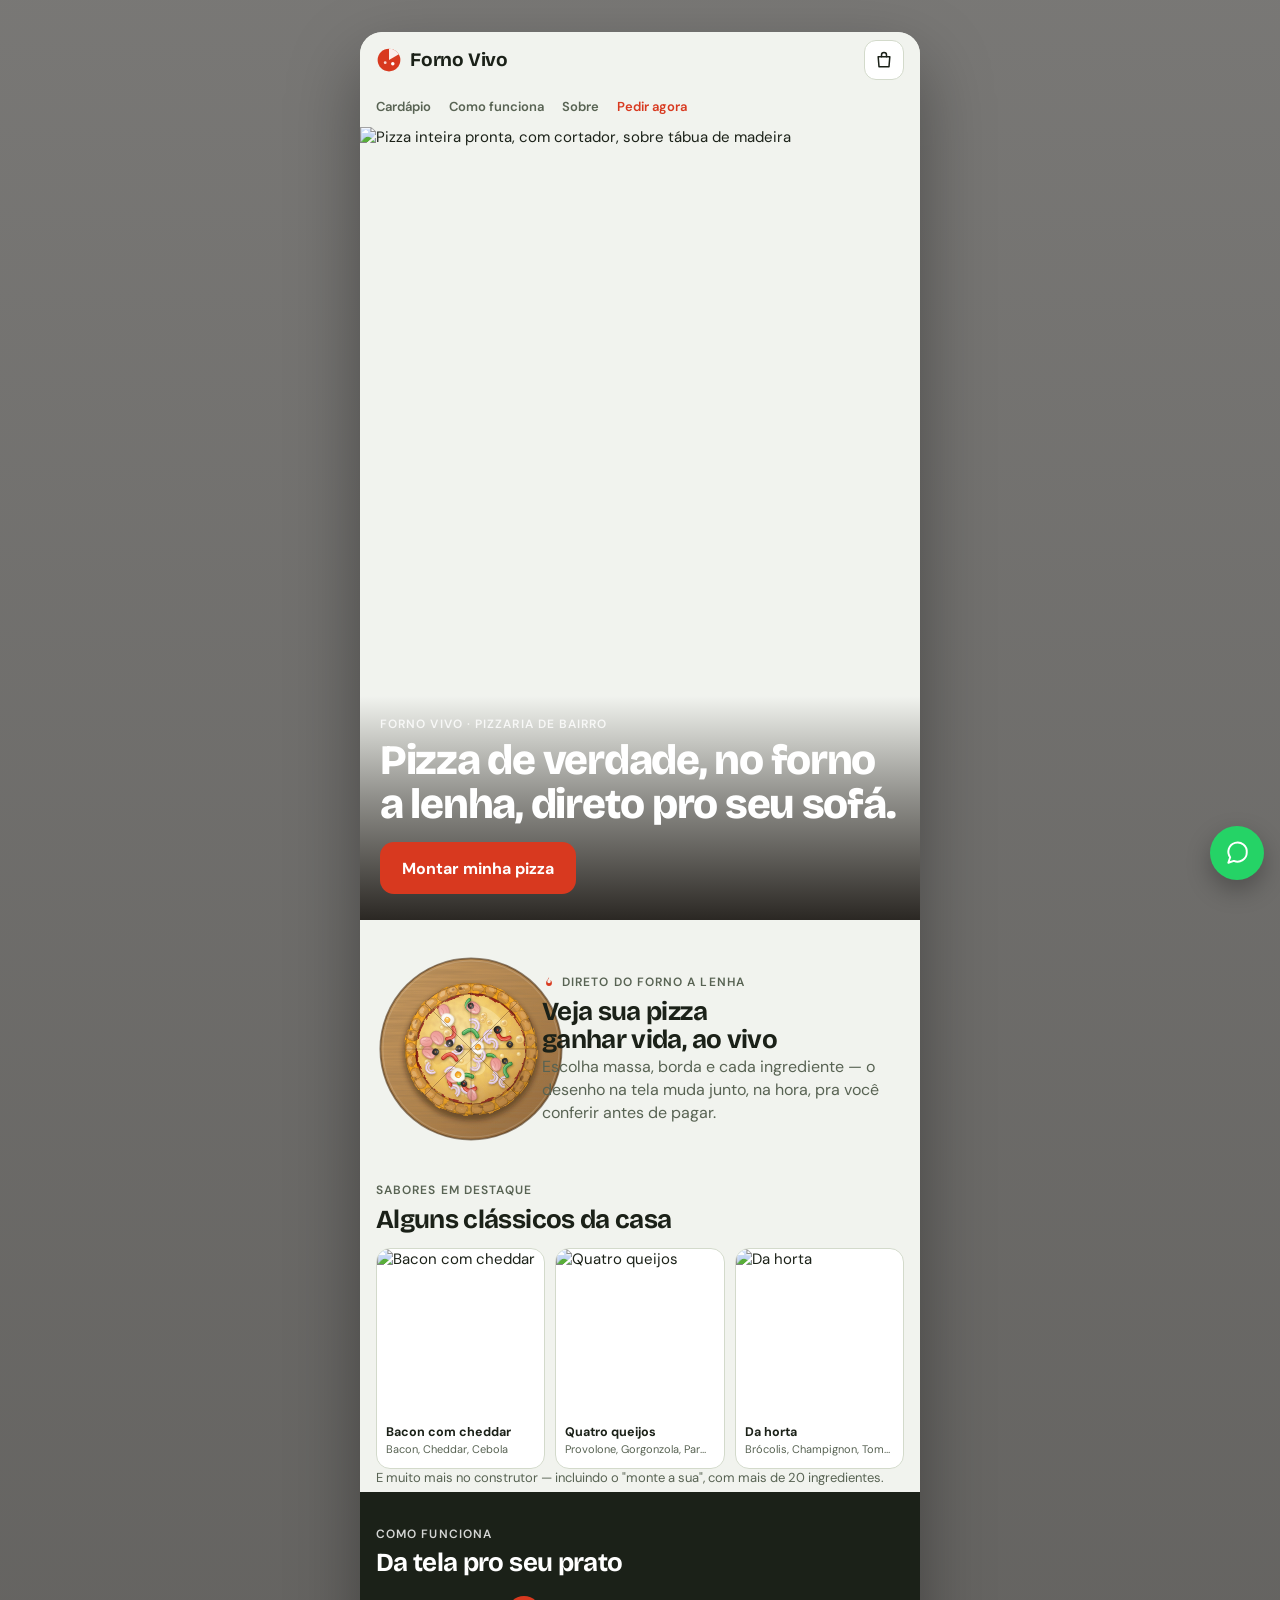
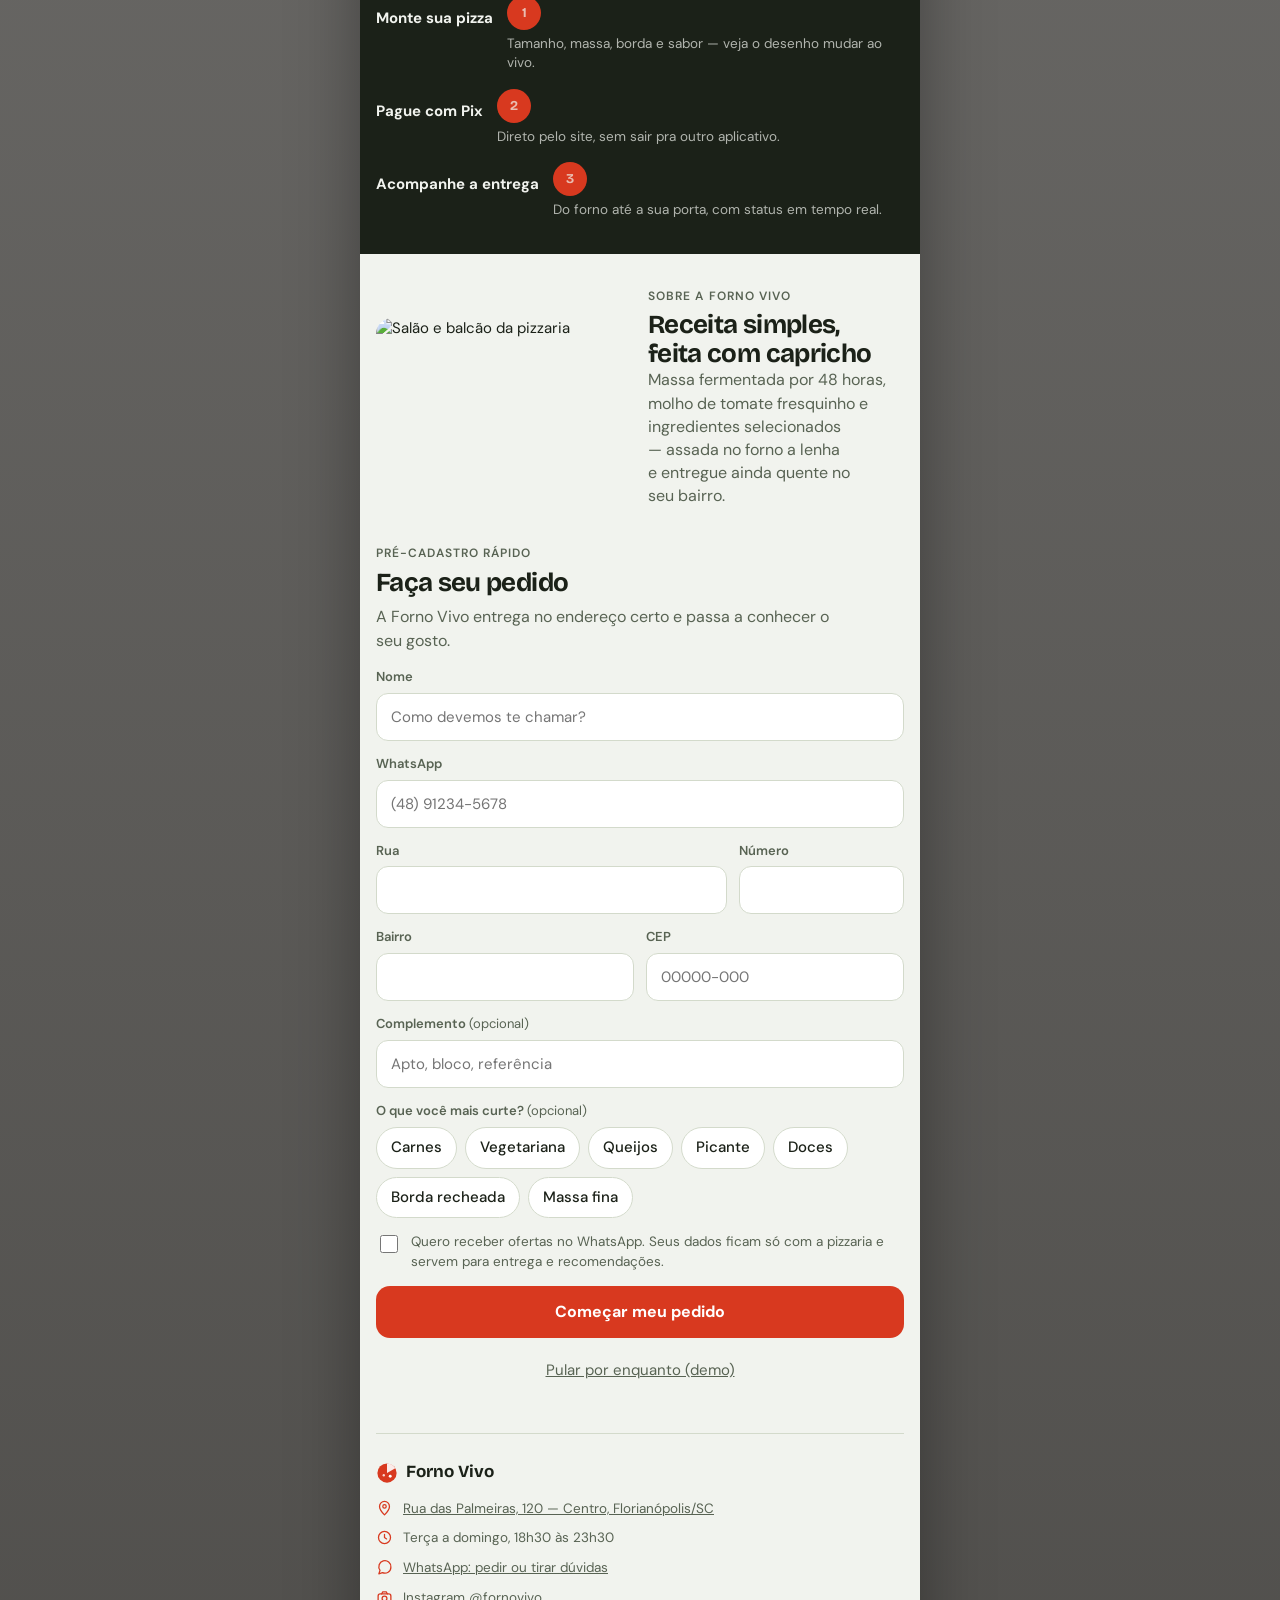
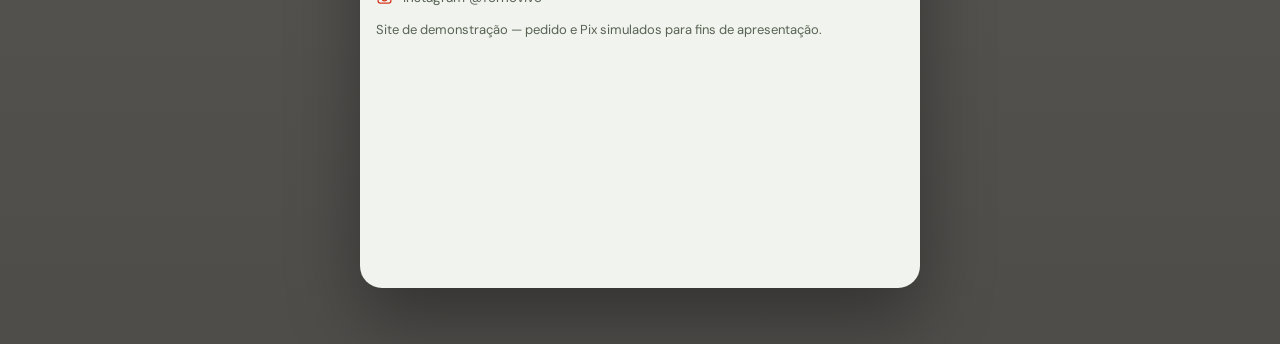
==== forno-vivo-site/index.html @ 9f55675a "Add files via upload" ====
<!doctype html>
<html lang="pt-BR">
<head>
<meta charset="utf-8">
<meta name="viewport" content="width=device-width, initial-scale=1, viewport-fit=cover">
<meta name="theme-color" content="#D8391F">
<title>Forno Vivo — Peça sua pizza online</title>
<meta name="description" content="Monte sua pizza, acompanhe o desenho mudar ao vivo e pague com Pix sem sair do site.">

<!-- Fonte: títulos em Bricolage Grotesque, texto em DM Sans (Google Fonts) -->
<link rel="preconnect" href="https://fonts.googleapis.com">
<link rel="stylesheet" href="https://fonts.googleapis.com/css2?family=Bricolage+Grotesque:opsz,wght@12..96,500..800&family=DM+Sans:opsz,wght@9..40,400..700&display=swap">

<!-- Todo o estilo do site vive em css/style.css (ver comentários lá dentro) -->
<link rel="stylesheet" href="css/style.css">
</head>
<body>

<!--
  Esta <svg> invisível (width/height 0) só existe para guardar as
  definições reutilizáveis (<defs>) usadas pelo desenho da pizza:
  gradientes (cor do queijo, da massa, do molho...) e filtros (textura
  da madeira, derretimento do queijo, sombra dos ingredientes...).
  Precisa ficar no HTML (não dá para mover para um arquivo externo),
  porque os elementos do desenho referenciam essas definições por
  id, com url(#id-do-gradiente-ou-filtro). Quem gera o restante do
  desenho é js/draw.js.
-->
<svg width="0" height="0" style="position:absolute" aria-hidden="true" focusable="false"><defs>

<linearGradient id="g-wood" x1="0" y1="0" x2="1" y2="1"><stop offset="0" stop-color="#C99C64"/><stop offset=".5" stop-color="#B2854F"/><stop offset="1" stop-color="#8F653A"/></linearGradient>
<radialGradient id="g-sauce" cx=".5" cy=".5" r=".5"><stop offset="0" stop-color="#C63D24"/><stop offset="1" stop-color="#8E2313"/></radialGradient>
<radialGradient id="g-cheese" cx=".42" cy=".38" r=".65"><stop offset="0" stop-color="#F8E29A"/><stop offset=".6" stop-color="#F1C963"/><stop offset="1" stop-color="#DDA240"/></radialGradient>
<radialGradient id="g-bubble" cx=".4" cy=".35" r=".7"><stop offset="0" stop-color="#FFF0B8"/><stop offset="1" stop-color="#EBBB57"/></radialGradient>
<radialGradient id="g-light" cx=".33" cy=".28" r=".85"><stop offset="0" stop-color="#fff" stop-opacity=".15"/><stop offset=".5" stop-color="#fff" stop-opacity="0"/><stop offset="1" stop-color="#1a0800" stop-opacity=".3"/></radialGradient>
<radialGradient id="g-tomato" cx=".4" cy=".35" r=".8"><stop offset="0" stop-color="#F26A50"/><stop offset="1" stop-color="#D02E1A"/></radialGradient>
<radialGradient id="g-cal" cx=".4" cy=".35" r=".8"><stop offset="0" stop-color="#C6402F"/><stop offset=".7" stop-color="#9A2018"/><stop offset="1" stop-color="#6E140E"/></radialGradient>
<radialGradient id="g-olive" cx=".35" cy=".3" r=".8"><stop offset="0" stop-color="#4c4c4c"/><stop offset="1" stop-color="#151515"/></radialGradient>
<linearGradient id="g-mush" x1="0" y1="0" x2="0" y2="1"><stop offset="0" stop-color="#F3E8D4"/><stop offset="1" stop-color="#CDB48D"/></linearGradient>
<radialGradient id="g-broc" cx=".4" cy=".35" r=".8"><stop offset="0" stop-color="#55B658"/><stop offset="1" stop-color="#216B2B"/></radialGradient>
<linearGradient id="g-leaf" x1="0" y1="0" x2="1" y2="1"><stop offset="0" stop-color="#82CE66"/><stop offset="1" stop-color="#2E7E34"/></linearGradient>
<radialGradient id="g-basil" cx=".4" cy=".35" r=".8"><stop offset="0" stop-color="#44B04E"/><stop offset="1" stop-color="#17602A"/></radialGradient>
<radialGradient id="g-corn" cx=".35" cy=".3" r=".8"><stop offset="0" stop-color="#FFE467"/><stop offset="1" stop-color="#E0A80A"/></radialGradient>
<radialGradient id="g-heart" cx=".4" cy=".35" r=".8"><stop offset="0" stop-color="#FFF6D9"/><stop offset="1" stop-color="#E9CF96"/></radialGradient>
<radialGradient id="g-white" cx=".4" cy=".35" r=".8"><stop offset="0" stop-color="#FFFFFF"/><stop offset="1" stop-color="#F0E9D9"/></radialGradient>
<radialGradient id="g-yolk" cx=".4" cy=".35" r=".75"><stop offset="0" stop-color="#FFD65A"/><stop offset="1" stop-color="#F08A00"/></radialGradient>
<linearGradient id="g-ham" x1="0" y1="0" x2="1" y2="1"><stop offset="0" stop-color="#F8BDB6"/><stop offset="1" stop-color="#E78681"/></linearGradient>
<radialGradient id="g-beef" cx=".4" cy=".35" r=".8"><stop offset="0" stop-color="#8E5236"/><stop offset="1" stop-color="#4B2717"/></radialGradient>
<linearGradient id="g-prov" x1="0" y1="0" x2="1" y2="1"><stop offset="0" stop-color="#FFF2BB"/><stop offset="1" stop-color="#F0CB5E"/></linearGradient>
<radialGradient id="g-gorg" cx=".4" cy=".35" r=".8"><stop offset="0" stop-color="#FCF9EE"/><stop offset="1" stop-color="#E2DDC8"/></radialGradient>
<radialGradient id="g-cream" cx=".4" cy=".3" r=".8"><stop offset="0" stop-color="#FFFFFF"/><stop offset="1" stop-color="#F3EACF"/></radialGradient>
<radialGradient id="g-cheddar" cx=".4" cy=".3" r=".8"><stop offset="0" stop-color="#FFC95E"/><stop offset="1" stop-color="#EF8C12"/></radialGradient>
<radialGradient id="g-choc" cx=".4" cy=".35" r=".8"><stop offset="0" stop-color="#6F3D26"/><stop offset="1" stop-color="#42221A"/></radialGradient>
<radialGradient id="g-straw" cx=".4" cy=".35" r=".8"><stop offset="0" stop-color="#FF7386"/><stop offset="1" stop-color="#C21D39"/></radialGradient>
<filter id="f-wood" x="0" y="0" width="100%" height="100%"><feTurbulence type="fractalNoise" baseFrequency="0.012 0.3" numOctaves="3" seed="4" result="n"/><feColorMatrix in="n" type="matrix" values="0 0 0 0 .32  0 0 0 0 .19  0 0 0 0 .08  0 0 0 .9 -.28" result="grain"/><feComposite in="grain" in2="SourceGraphic" operator="in" result="g2"/><feMerge><feMergeNode in="SourceGraphic"/><feMergeNode in="g2"/></feMerge></filter>
<filter id="f-edge" x="-8%" y="-8%" width="116%" height="116%"><feTurbulence type="fractalNoise" baseFrequency="0.05" numOctaves="2" seed="5" result="t"/><feDisplacementMap in="SourceGraphic" in2="t" scale="7" xChannelSelector="R" yChannelSelector="G"/></filter>
<filter id="f-crust" x="-8%" y="-8%" width="116%" height="116%"><feTurbulence type="fractalNoise" baseFrequency="0.04" numOctaves="2" seed="8" result="t"/><feDisplacementMap in="SourceGraphic" in2="t" scale="6" xChannelSelector="R" yChannelSelector="G" result="d"/><feGaussianBlur in="d" stdDeviation=".45"/></filter>
<filter id="f-cheese" x="-8%" y="-8%" width="116%" height="116%"><feTurbulence type="fractalNoise" baseFrequency="0.06" numOctaves="3" seed="12" result="t"/><feDisplacementMap in="SourceGraphic" in2="t" scale="9" xChannelSelector="R" yChannelSelector="B" result="d"/><feTurbulence type="fractalNoise" baseFrequency="0.09" numOctaves="2" seed="3" result="t2"/><feColorMatrix in="t2" type="matrix" values="0 0 0 0 .74  0 0 0 0 .44  0 0 0 0 .13  0 0 0 1.5 -.62" result="brown"/><feComposite in="brown" in2="d" operator="in" result="b2"/><feMerge><feMergeNode in="d"/><feMergeNode in="b2"/></feMerge></filter>
<filter id="f-drop" x="-5%" y="-5%" width="110%" height="110%"><feDropShadow dx=".8" dy="1.6" stdDeviation="1.3" flood-color="#3a1a05" flood-opacity=".5"/></filter>
<filter id="f-b1" x="-10%" y="-10%" width="120%" height="120%"><feGaussianBlur stdDeviation="1.1"/></filter>
<filter id="f-b3" x="-20%" y="-20%" width="140%" height="140%"><feGaussianBlur stdDeviation="4"/></filter>
</defs></svg>

<!--
  Estrutura mínima da página: um cabeçalho fixo (#hdr), a área de
  conteúdo que troca de tela (#view), a barra inferior de ação (#bar)
  e um aviso temporário (#toast). Todo o conteúdo de cada tela é
  gerado dinamicamente pelo JavaScript em js/app.js — isso é o que
  permite trocar de tela sem recarregar a página (comportamento de
  "app de uma página só").
-->
<div class="app" id="app">
  <header class="top" id="hdr"></header>
  <main id="view"></main>
  <div class="bar" id="bar" hidden></div>
  <div class="toast" id="toast" role="status" aria-live="polite" hidden></div>
  <div id="fab" hidden></div>
</div>

<!--
  Ordem de carregamento dos scripts — IMPORTA, porque cada um usa o que
  o anterior definiu (nenhum é um módulo ES, todos compartilham o mesmo
  escopo global, como arquivos clássicos de <script>):
    1. catalog.js → dados da pizzaria (o arquivo que você edita por cliente)
    2. core.js    → utilitários, estado e cálculo de preços
    3. draw.js    → motor de desenho da pizza em SVG
    4. app.js     → telas, navegação e ações (inicializa o app no final)
-->
<script src="js/catalog.js"></script>
<script src="js/core.js"></script>
<script src="js/draw.js"></script>
<script src="js/app.js"></script>
</body>
</html>
---- forno-vivo-site/css/style.css ----
/* ==========================================================================
   style.css — ESTILO DO SITE
   ==========================================================================
   Organização deste arquivo (procure pelos títulos em CAIXA ALTA):
     1. Tokens de design (cores, fontes) + suporte a modo escuro
     2. Reset básico e tipografia
     3. Cabeçalho / topo fixo
     4. Tela de pré-cadastro (hero com foto + formulário)
     5. Construtor de pizza (etapas, painel, desenho da pizza)
     6. Fotos de apoio (banners e miniaturas reais, não a pizza desenhada)
     7. Barra inferior fixa (resumo + botão avançar)
     8. Carrinho
     9. Checkout / pagamento Pix / confirmação
     10. Diversos (toast, acessibilidade, impressão)
     11. RESPONSIVO — tablet e desktop (mobile-first: tudo acima já
         funciona em qualquer tela; aqui só ampliamos o layout)
   ========================================================================== */

/* --------------------------------------------------------------------------
   1. TOKENS DE DESIGN
   -------------------------------------------------------------------------- */
:root {
  --hdr: 56px;
  --bg: #F1F3EE; --surface: #FFFFFF; --surface2: #E4E9DF; --ink: #1B2118; --muted: #586353; --line: #D3DACB;
  --accent-l: #D8391F; --accent-d: #FF7359; --accent: var(--accent-l); --on-accent: #FFFFFF;
  --bad: #B3261E; --board: #E2E7DA; --board-line: #C9D1BF;
  --display: "Bricolage Grotesque", "DM Sans", system-ui, -apple-system, "Segoe UI", sans-serif;
  --body: "DM Sans", system-ui, -apple-system, "Segoe UI", sans-serif;
  --radius-card: 22px;
}
/* Modo escuro automático (segue a preferência do sistema do visitante) */
@media (prefers-color-scheme: dark) {
  :root:not([data-theme="light"]) {
    --bg: #141913; --surface: #1E251C; --surface2: #262F23; --ink: #EEF2E9; --muted: #A3AE9E; --line: #33402F;
    --accent: var(--accent-d); --on-accent: #1A0E0A; --bad: #FF8A80; --board: #222A1F; --board-line: #34412F;
  }
}
/* Permite forçar o tema via atributo data-theme, se um dia for preciso */
:root[data-theme="dark"] {
  --bg: #141913; --surface: #1E251C; --surface2: #262F23; --ink: #EEF2E9; --muted: #A3AE9E; --line: #33402F;
  --accent: var(--accent-d); --on-accent: #1A0E0A; --bad: #FF8A80; --board: #222A1F; --board-line: #34412F;
}

/* --------------------------------------------------------------------------
   2. RESET BÁSICO E TIPOGRAFIA
   -------------------------------------------------------------------------- */
*{box-sizing:border-box}
html,body{margin:0}
body{background:var(--bg);color:var(--ink);font:400 15px/1.45 var(--body);-webkit-font-smoothing:antialiased}
button{font:inherit;color:inherit;cursor:pointer}
input,textarea{font:inherit}
img{max-width:100%;display:block}
:focus-visible{outline:2px solid var(--accent);outline-offset:2px}

.app{max-width:480px;margin:0 auto;padding-inline:16px;padding-bottom:120px;min-height:100%}

h1,.h2{font-family:var(--display);font-weight:700;letter-spacing:-.025em;margin:0;text-wrap:balance}
h1{font-size:clamp(30px,9vw,40px);line-height:1.02}
.h2{font-size:26px;line-height:1.1}
.lead{color:var(--muted);margin:0;font-size:16px;text-wrap:pretty}
.eyebrow{font-size:12px;letter-spacing:.09em;text-transform:uppercase;color:var(--muted);font-weight:600;margin:0 0 6px}
.fine{font-size:13px;color:var(--muted);margin:0;text-wrap:pretty}

.form{display:grid;gap:14px;margin-top:10px}
.f{display:grid;gap:6px;min-width:0}
.row2{display:grid;grid-template-columns:1fr 1fr;gap:12px}
.row3{display:grid;grid-template-columns:1.7fr .8fr;gap:12px}
label,.lbl{font-size:13px;font-weight:600;color:var(--muted)}
label span,.lbl span{font-weight:400}
input[type=text],input[type=tel],textarea{width:100%;height:48px;border:1px solid var(--line);background:var(--surface);color:var(--ink);border-radius:12px;padding:0 14px}
textarea{height:84px;padding:12px 14px;resize:none}
.err{font-size:12.5px;color:var(--bad)}
.check{display:flex;gap:10px;align-items:flex-start;font-weight:400;font-size:13.5px;color:var(--muted)}
.check input{margin-top:3px;width:18px;height:18px;accent-color:var(--accent);flex:none}

.btn{height:52px;padding:0 22px;border:0;border-radius:14px;background:var(--accent);color:var(--on-accent);font-weight:700;font-size:16px;white-space:nowrap;display:inline-flex;align-items:center;justify-content:center;gap:8px}
.btn:disabled{opacity:.45;cursor:not-allowed}
.btn.sec{background:transparent;color:var(--ink);border:1px solid var(--line)}
.btn.block{width:100%}
.btn svg{width:18px;height:18px;flex:none}
.link{background:none;border:0;color:var(--muted);text-decoration:underline;padding:8px;justify-self:center}

.chips{display:flex;flex-wrap:wrap;gap:8px}
.chip{display:inline-flex;align-items:center;gap:8px;padding:9px 14px;border:1px solid var(--line);background:var(--surface);border-radius:999px;font-weight:500}
.chip em{font-style:normal;font-size:12.5px;color:var(--muted);font-variant-numeric:tabular-nums}
.chip[aria-pressed="true"]{background:var(--accent);border-color:var(--accent);color:var(--on-accent)}
.chip[aria-pressed="true"] em{color:inherit;opacity:.85}

/* --------------------------------------------------------------------------
   3. CABEÇALHO / TOPO FIXO
   -------------------------------------------------------------------------- */
.top{position:sticky;top:env(safe-area-inset-top,0px);z-index:30;display:flex;align-items:center;justify-content:space-between;gap:8px;height:var(--hdr);background:var(--bg);margin-inline:-16px;padding-inline:16px}
.brand{display:flex;align-items:center;gap:8px;border:0;background:none;padding:0;font-family:var(--display);font-weight:700;font-size:19px;letter-spacing:-.01em;min-width:0}
.brand .mark svg{width:26px;height:26px;display:block}
.bname{white-space:nowrap;overflow:hidden;text-overflow:ellipsis}
.top-r{display:flex;align-items:center;gap:8px}
.cartbtn{position:relative;width:40px;height:40px;border-radius:12px;border:1px solid var(--line);background:var(--surface);display:grid;place-items:center;padding:0}
.cartbtn svg{width:20px;height:20px}
.badge{position:absolute;top:-7px;right:-7px;min-width:20px;height:20px;padding:0 5px;border-radius:10px;background:var(--accent);color:var(--on-accent);font-size:12px;font-weight:700;display:grid;place-items:center}

/* --------------------------------------------------------------------------
   4. PIZZA EM DESTAQUE (desenho ao vivo usado no teaser da home)
   -------------------------------------------------------------------------- */
.hero-pz{width:min(58vw,230px);margin:0 auto}
.hero-pz svg{width:100%;height:auto;display:block}

/* --------------------------------------------------------------------------
   5. CONSTRUTOR DE PIZZA
   -------------------------------------------------------------------------- */
.stage{position:sticky;top:calc(env(safe-area-inset-top,0px) + var(--hdr));z-index:10;background:var(--bg);padding-block:2px 8px}
#pzMount svg{display:block;margin:0 auto;height:min(52vw,212px);width:auto;aspect-ratio:1;max-width:100%}
.stage-meta{display:flex;justify-content:space-between;gap:12px;font-size:13px;color:var(--muted);margin-top:2px}
.stage-meta b{color:var(--ink);font-weight:700;text-align:right}
.steps{display:grid;grid-template-columns:repeat(4,minmax(0,1fr));gap:6px;margin-block:6px 16px}
.st{border:1px solid var(--line);background:var(--surface);border-radius:12px;padding:8px 7px;text-align:left;min-width:0}
.st .l{display:block;font-size:10.5px;letter-spacing:.07em;text-transform:uppercase;color:var(--muted);font-weight:600}
.st .v{display:block;font-weight:600;font-size:12.5px;white-space:nowrap;overflow:hidden;text-overflow:ellipsis}
.st.on{border-color:var(--accent);background:color-mix(in srgb,var(--accent) 9%,var(--surface))}
.panel h2{font-family:var(--display);font-size:22px;margin:0 0 4px;letter-spacing:-.015em}
.hint{color:var(--muted);margin:0 0 12px;font-size:14px;text-wrap:pretty}
.opts{display:grid;gap:8px}
.opt{display:flex;align-items:center;gap:12px;text-align:left;width:100%;padding:13px 14px;border-radius:14px;border:1px solid var(--line);background:var(--surface)}
.opt.sel{border-color:var(--accent);box-shadow:0 0 0 1px var(--accent);background:color-mix(in srgb,var(--accent) 8%,var(--surface))}
.o-main{flex:1;min-width:0;display:grid;gap:1px}
.o-main b{font-weight:600}
.o-main small{color:var(--muted);font-size:13px}
.o-r{font-variant-numeric:tabular-nums;font-weight:600;font-size:14px;white-space:nowrap}
.dot{width:26px;height:26px;border-radius:50%;flex:none;border:1px solid rgba(0,0,0,.18)}
.seg{display:grid;grid-template-columns:1fr 1fr;padding:4px;background:var(--surface2);border-radius:14px;gap:4px;margin-bottom:14px}
.seg button{border:0;background:transparent;padding:10px;border-radius:11px;font-weight:600;color:var(--muted)}
.seg button.on{background:var(--surface);color:var(--ink);box-shadow:0 1px 4px rgba(0,0,0,.14)}
.grp{margin-top:16px}
.grp h3{font-size:12px;letter-spacing:.08em;text-transform:uppercase;color:var(--muted);margin:0 0 8px;font-weight:600}
.count{display:flex;justify-content:space-between;align-items:center;margin-top:16px;color:var(--muted);font-size:13.5px}

/* Pizza em SVG: estado inicial de cada pedaço (escondido) e animação de
   entrada quando o ingrediente é marcado (classe .on aplicada via JS) */
.pz-scale{transition:transform .5s cubic-bezier(.3,1.3,.5,1);transform-origin:0 0}
.ing .pc{opacity:0;transform:scale(.3);transform-box:fill-box;transform-origin:center;transition:opacity .2s ease,transform .25s ease}
.ing.on .pc{opacity:1;transform:none;transition:opacity .25s ease var(--d,0s),transform .45s cubic-bezier(.2,1.5,.4,1) var(--d,0s)}

/* --------------------------------------------------------------------------
   6. FOTOS DE APOIO (imagens reais — banners, categorias, miniaturas)
   -------------------------------------------------------------------------- */
.hero-img{width:100%;height:100%;object-fit:cover}
.hero-fade{position:absolute;inset:0;background:linear-gradient(180deg,rgba(0,0,0,.05) 0%,var(--bg) 96%)}
.panel-photo{margin:0 0 16px;border-radius:16px;overflow:hidden;background:var(--surface)}
.panel-img{width:100%;aspect-ratio:16/10;object-fit:cover}
.panel-photo figcaption{padding:10px 12px;font-size:12.5px;color:var(--muted)}
.drinks-row{display:flex;gap:12px;align-items:flex-start}
.drinks-img{width:68px;height:68px;border-radius:14px;object-fit:cover;flex:none;margin-top:2px}
.drinks-list{flex:1;min-width:0}
.done-photo{position:relative;margin-inline:-16px;aspect-ratio:16/8;overflow:hidden;border-radius:0 0 22px 22px}

/* --------------------------------------------------------------------------
   6B. HOME / LANDING (seções da página inicial, antes do pré-cadastro)
   -------------------------------------------------------------------------- */
/* Navegação rápida por âncoras no topo da home */
.subnav{display:flex;gap:18px;overflow-x:auto;padding:10px 0;margin-inline:-16px;padding-inline:16px;scrollbar-width:none}
.subnav::-webkit-scrollbar{display:none}
.subnav a{flex:none;color:var(--muted);text-decoration:none;font-weight:600;font-size:13px;white-space:nowrap}
.subnav a.subnav-cta{color:var(--accent)}

/* Hero cheio de personalidade: foto de fundo + título grande por cima */
.hero2{position:relative;margin-inline:-16px;min-height:62vw;max-height:460px;overflow:hidden;border-radius:0 0 26px 26px;display:flex;align-items:flex-end}
.hero2-img{position:absolute;inset:0;width:100%;height:100%;object-fit:cover}
.hero2-overlay{position:relative;z-index:1;padding:20px 20px 26px;width:100%;background:linear-gradient(0deg,rgba(10,6,2,.86) 0%,rgba(10,6,2,.42) 55%,rgba(10,6,2,0) 100%)}
.eyebrow-light{color:rgba(255,255,255,.82)}
.hero2-title{font-family:var(--display);font-weight:800;letter-spacing:-.03em;font-size:clamp(28px,8vw,42px);line-height:1.04;color:#fff;margin:4px 0 16px;text-wrap:balance}
.hero2-cta{display:inline-flex;text-decoration:none}

/* Seções genéricas da home: espaçamento consistente entre blocos */
.section{padding-block:34px 4px}
.section:first-of-type{padding-top:26px}
.section .eyebrow{display:flex;align-items:center;gap:6px}
.section .eyebrow svg{width:14px;height:14px;color:var(--accent)}

/* Teaser do construtor (pizza desenhada + texto, lado a lado em telas largas) */
.teaser{display:grid;gap:16px;align-items:center}
.teaser .hero-pz{width:min(46vw,190px);margin:0 auto}

/* Grade de sabores em destaque */
.flavor-grid{display:grid;grid-template-columns:repeat(3,1fr);gap:10px;margin-top:14px}
.flavor-card{margin:0;border-radius:14px;overflow:hidden;background:var(--surface);border:1px solid var(--line)}
.flavor-img{width:100%;aspect-ratio:1;object-fit:cover}
.flavor-card figcaption{padding:8px 9px 10px;display:grid;gap:2px}
.flavor-card b{font-size:12.5px;line-height:1.2}
.flavor-card span{font-size:11px;color:var(--muted);display:block;overflow:hidden;text-overflow:ellipsis;white-space:nowrap}

/* "Como funciona": bloco de cor cheia, ao estilo de uma marca confiante */
.band{background:var(--ink);color:var(--bg);margin-inline:-16px;padding:34px 16px;border-radius:26px}
.h2.light{color:#fff}
.how-steps{list-style:none;margin:18px 0 0;padding:0;display:grid;gap:16px}
.how-steps li{display:grid;grid-template-columns:auto 1fr;gap:4px 14px;align-items:baseline}
.how-n{grid-row:span 2;width:34px;height:34px;border-radius:50%;background:var(--accent);color:var(--on-accent);display:grid;place-items:center;font-family:var(--display);font-weight:700}
.how-steps b{font-weight:700}
.how-steps span{color:color-mix(in srgb,var(--bg) 70%,transparent);font-size:13.5px;grid-column:2}

/* Sobre a pizzaria */
.about{display:grid;gap:16px}
.about-img{width:100%;aspect-ratio:16/10;object-fit:cover;border-radius:16px}

/* Rodapé */
.site-footer{margin-top:40px;padding:26px 0 120px;border-top:1px solid var(--line);display:grid;gap:14px}
.footer-brand{display:flex;align-items:center;gap:8px;font-family:var(--display);font-weight:700;font-size:17px}
.footer-brand .mark svg{width:22px;height:22px;display:block}
.footer-list{list-style:none;margin:0;padding:0;display:grid;gap:10px}
.footer-list li{display:flex;align-items:flex-start;gap:10px;font-size:13.5px;color:var(--muted)}
.footer-list svg{width:17px;height:17px;flex:none;margin-top:1px;color:var(--accent)}
.footer-list a{color:inherit;text-decoration:underline}

/* Botão flutuante de WhatsApp */
.fab-whats{position:fixed;right:16px;bottom:calc(20px + env(safe-area-inset-bottom,0px));width:54px;height:54px;border-radius:50%;background:#25D366;color:#fff;display:grid;place-items:center;box-shadow:0 10px 24px rgba(0,0,0,.28);z-index:45}
.fab-whats svg{width:26px;height:26px}

/* --------------------------------------------------------------------------
   7. BARRA INFERIOR FIXA
   -------------------------------------------------------------------------- */
.bar{position:fixed;left:0;right:0;bottom:0;z-index:40;background:color-mix(in srgb,var(--bg) 92%,transparent);-webkit-backdrop-filter:blur(10px);backdrop-filter:blur(10px);border-top:1px solid var(--line);padding:12px 16px calc(12px + env(safe-area-inset-bottom,0px))}
.bar-in{max-width:480px;margin:0 auto;display:flex;align-items:center;gap:14px;justify-content:space-between}
.bar-l{min-width:0;display:grid}
.bar-l small{color:var(--muted);font-size:12.5px;white-space:nowrap;overflow:hidden;text-overflow:ellipsis}
.bar-l strong{font-family:var(--display);font-size:23px;font-variant-numeric:tabular-nums;letter-spacing:-.01em}

/* --------------------------------------------------------------------------
   8. CARRINHO
   -------------------------------------------------------------------------- */
.sec-h{font-family:var(--display);font-size:20px;margin:22px 0 4px;letter-spacing:-.01em}
.cartitem{display:grid;grid-template-columns:60px minmax(0,1fr) auto;gap:12px;padding:12px 0;border-bottom:1px solid var(--line);align-items:center}
.cartitem svg{width:60px;height:60px;display:block}
.ci-t{display:grid;gap:2px;min-width:0}
.ci-t b{font-weight:600}
.ci-t small{color:var(--muted);font-size:13px}
.ci-r{display:grid;gap:6px;justify-items:end}
.ci-p{font-weight:700;font-variant-numeric:tabular-nums}
.qty{display:inline-flex;align-items:center;border:1px solid var(--line);border-radius:999px;background:var(--surface)}
.qty button{width:34px;height:34px;border:0;background:none;font-size:18px;line-height:1}
.qty span{min-width:22px;text-align:center;font-variant-numeric:tabular-nums;font-weight:600}
.rm{background:none;border:0;color:var(--muted);font-size:12.5px;text-decoration:underline;padding:0}
.drink{display:flex;align-items:center;justify-content:space-between;gap:12px;padding:10px 0;border-bottom:1px solid var(--line)}
.drink b{font-weight:500}
.drink small{color:var(--muted);display:block}
.sum{display:grid;gap:8px;padding:16px 0 4px}
.sum div{display:flex;justify-content:space-between;font-variant-numeric:tabular-nums}
.sum .tot{font-weight:700;font-size:19px;border-top:1px solid var(--line);padding-top:12px;margin-top:4px}
.empty{text-align:center;padding:40px 8px;display:grid;gap:14px;justify-items:center}
.actions{display:grid;gap:10px;margin-top:16px}

/* --------------------------------------------------------------------------
   9. CHECKOUT / PIX / CONFIRMAÇÃO
   -------------------------------------------------------------------------- */
.box{background:var(--surface);border:1px solid var(--line);border-radius:16px;padding:14px 16px;display:grid;gap:4px}
.box b{font-weight:600}
.box small{color:var(--muted)}
.box .edit{justify-self:start;padding:6px 0 0}
.pay{display:flex;align-items:center;gap:12px;padding:13px 14px;border-radius:14px;border:1px solid var(--line);background:var(--surface)}
.pay.sel{border-color:var(--accent);box-shadow:0 0 0 1px var(--accent)}
.pay.off{opacity:.55}
.pay .tag{margin-left:auto;font-size:12px;font-weight:600;color:var(--muted)}
.pay.sel .tag{color:var(--accent)}

.pixv{display:grid;gap:14px;justify-items:center;text-align:center;padding-block:8px}
.pixv .lead{max-width:34ch}
.qr{width:212px;max-width:100%;background:#fff;padding:10px;border-radius:14px;border:1px solid var(--line)}
.qr svg{display:block;width:100%;height:auto}
.pixtotal{font-family:var(--display);font-size:32px;font-weight:700;letter-spacing:-.02em;font-variant-numeric:tabular-nums}
.code{font-family:ui-monospace,SFMono-Regular,Menlo,monospace;font-size:13px;background:var(--surface2);padding:10px 12px;border-radius:10px;word-break:break-all;user-select:all;width:100%}
.timer{margin:0;color:var(--muted)}
.timer b{color:var(--ink);font-variant-numeric:tabular-nums}

.done{display:grid;gap:16px;padding-block:8px}
.track{list-style:none;margin:0;padding:0;display:grid}
.track li{position:relative;display:flex;gap:14px;align-items:center;padding:9px 0;color:var(--muted)}
.track li::before{content:"";width:14px;height:14px;border-radius:50%;border:2px solid var(--line);background:var(--bg);flex:none;z-index:1}
.track li::after{content:"";position:absolute;left:6px;top:calc(50% + 8px);width:2px;height:100%;background:var(--line)}
.track li:last-child::after{display:none}
.track li.done{color:var(--ink)}
.track li.done::before{background:var(--accent);border-color:var(--accent)}
.track li.done::after{background:var(--accent)}
.track li.now{color:var(--ink);font-weight:700}
.track li.now::before{border-color:var(--accent);background:var(--bg)}
.insight{background:var(--surface);border:1px dashed var(--line);border-radius:16px;padding:14px 16px;display:grid;gap:10px}
.insight h3{margin:0;font-family:var(--display);font-size:17px}
.insight dl{margin:0;display:grid;grid-template-columns:auto 1fr;gap:6px 14px;font-size:14px}
.insight dt{color:var(--muted)}
.insight dd{margin:0;font-weight:500;text-align:right}

/* --------------------------------------------------------------------------
   10. DIVERSOS
   -------------------------------------------------------------------------- */
.toast{position:fixed;left:50%;transform:translateX(-50%);bottom:calc(96px + env(safe-area-inset-bottom,0px));background:var(--ink);color:var(--bg);padding:10px 16px;border-radius:12px;z-index:60;max-width:calc(100% - 32px);font-size:14px;box-shadow:0 6px 24px rgba(0,0,0,.25)}

@media (prefers-reduced-motion: reduce) {
  *,*::before,*::after{animation:none!important;transition:none!important}
}

/* --------------------------------------------------------------------------
   11. RESPONSIVO — TABLET E DESKTOP
   --------------------------------------------------------------------------
   Abordagem "mobile-first": todo o CSS acima já funciona em qualquer
   tamanho de tela, porque usa um cartão central de largura máxima fixa
   (.app{max-width:480px}). A partir daqui só enriquecemos o layout para
   telas maiores: um fundo com foto atrás do cartão, cartão com sombra e
   cantos arredondados, e um pouco mais de respiro — sem duplicar regras.
   -------------------------------------------------------------------------- */
@media (min-width: 760px) {
  body{
    min-height:100vh;
    /* Fundo decorativo atrás do "cartão" do site em telas largas. Usa a
       MESMA foto configurada em PHOTOS.hero (catalog.js) — se trocar o
       ID da foto lá, troque aqui também para os dois ficarem iguais. */
    background:
      linear-gradient(180deg,rgba(10,8,4,.55),rgba(10,8,4,.72)),
      url('https://images.unsplash.com/photo-1717883235373-ef10b2a745a3?auto=format&fit=crop&w=1600&q=55') center/cover fixed;
  }
  .app{
    max-width:560px;margin:32px auto 56px;background:var(--bg);
    border-radius:var(--radius-card);box-shadow:0 30px 70px rgba(0,0,0,.35);
    overflow:hidden;padding-bottom:128px;min-height:0;
  }
  .top{border-radius:var(--radius-card) var(--radius-card) 0 0}
  .bar{position:absolute}
  .done-photo,.hero2,.band{margin-inline:-16px;border-radius:0}
  .stage{top:var(--hdr)}
  .teaser{grid-template-columns:150px 1fr;text-align:left}
  .about{grid-template-columns:1fr 1fr;align-items:center}
}

/* --------------------------------------------------------------------------
   12. IMPRESSÃO (útil para a ficha da cozinha, ver tela "Pedido confirmado")
   -------------------------------------------------------------------------- */
@media print {
  .top,.bar,.toast,.done-photo,form,.btn{display:none!important}
  body,.app{background:#fff;box-shadow:none;max-width:none}
}
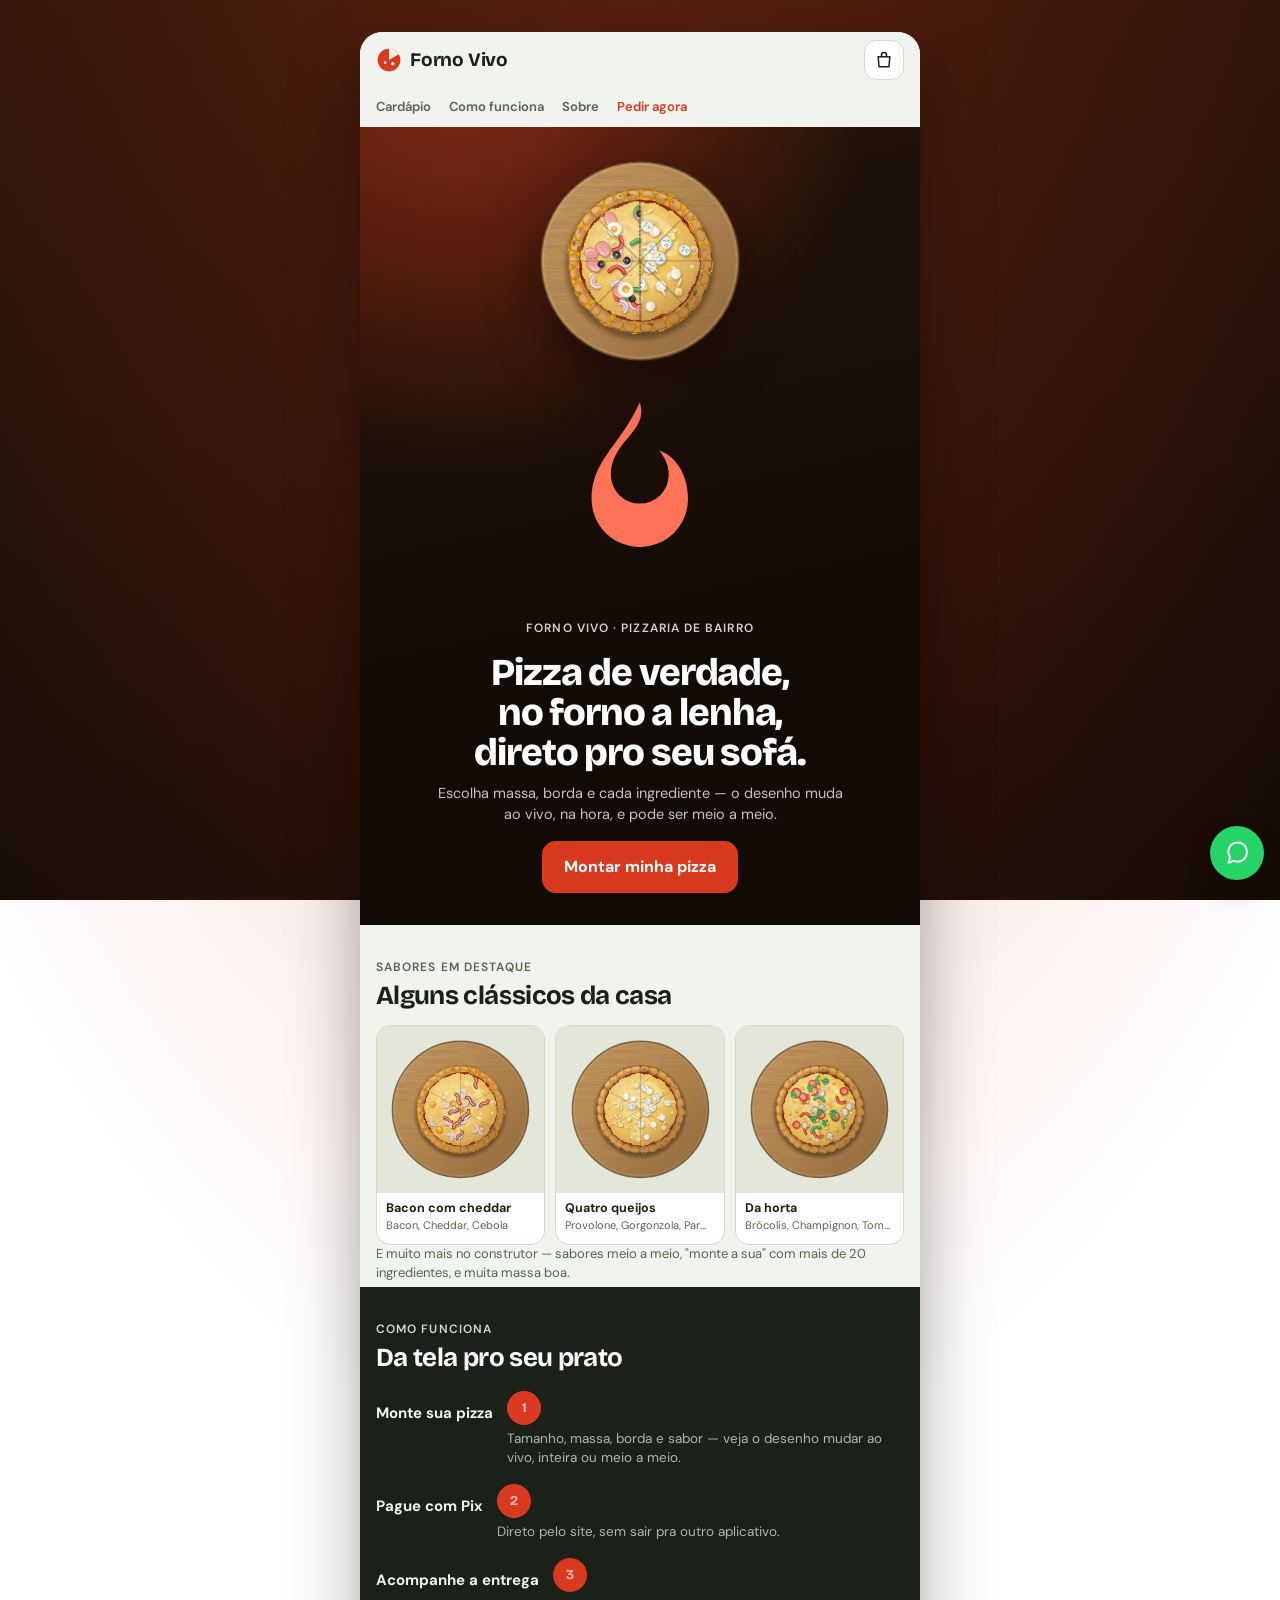
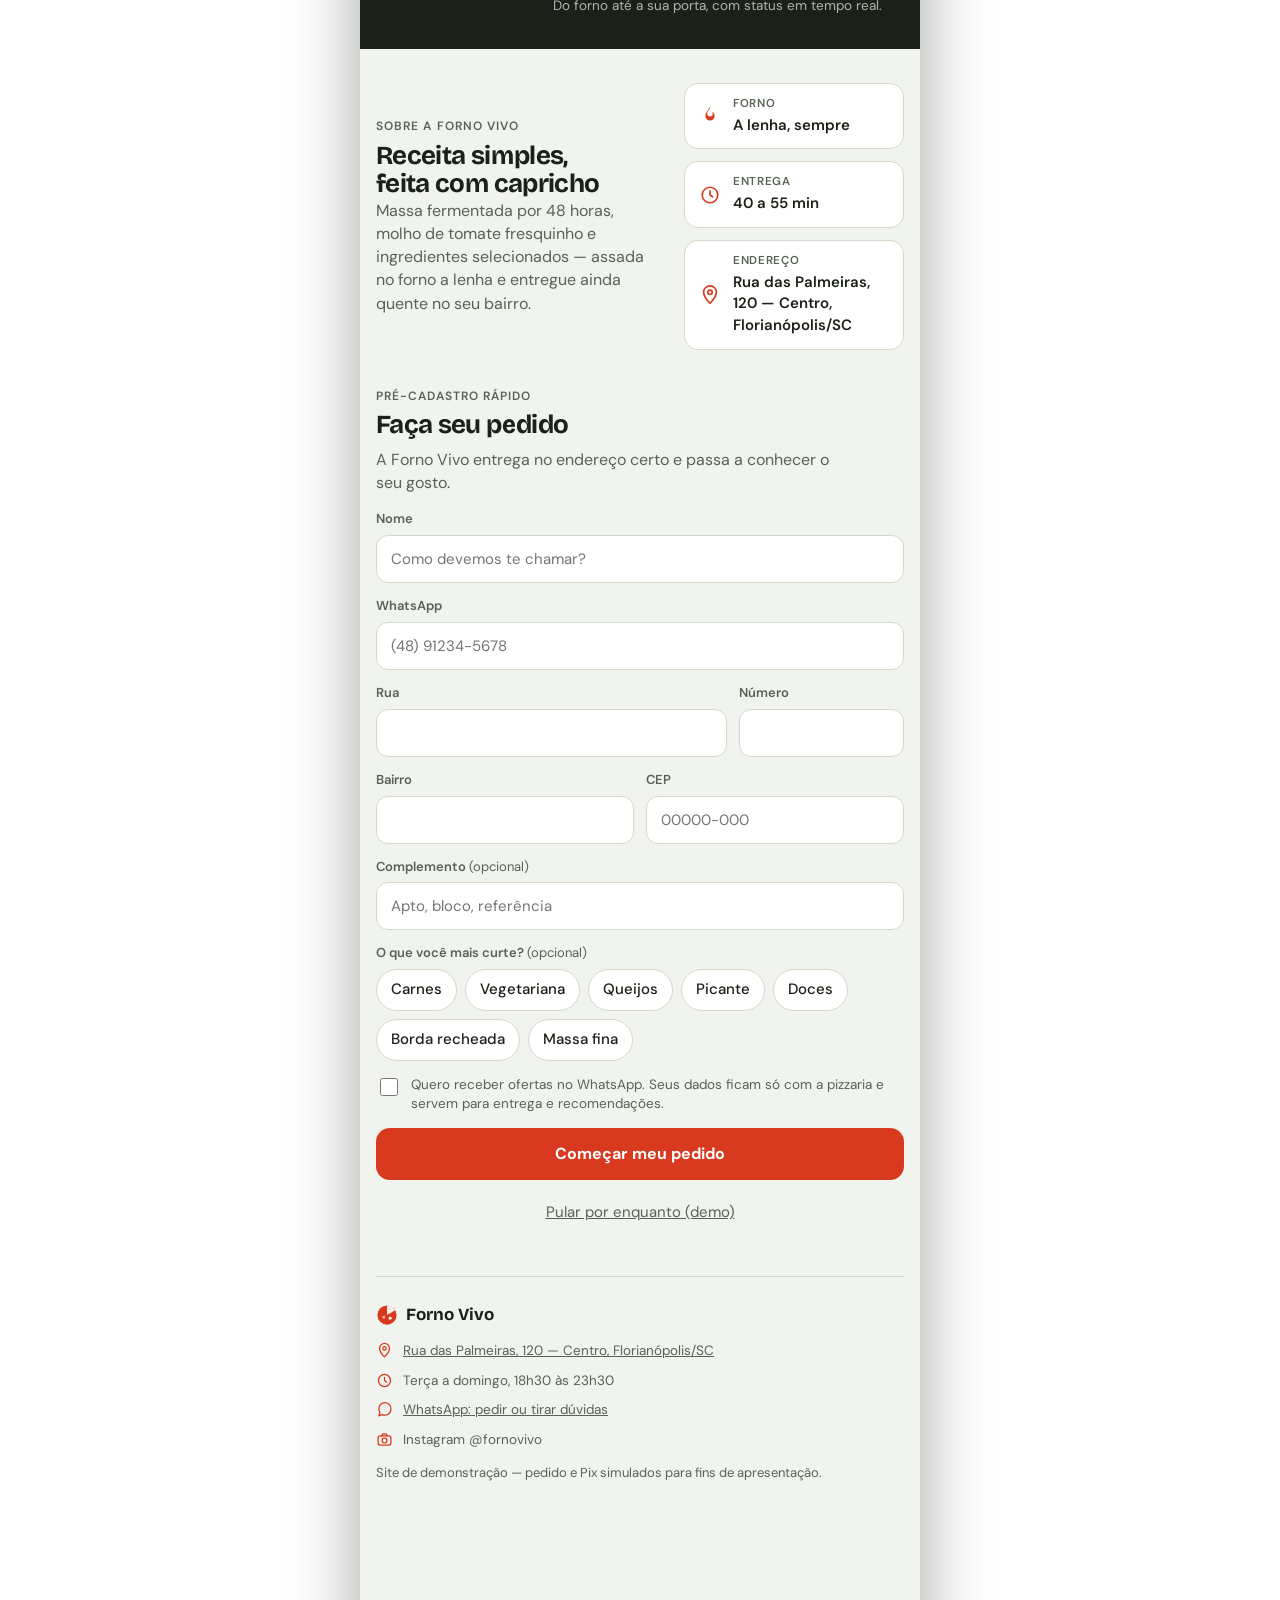
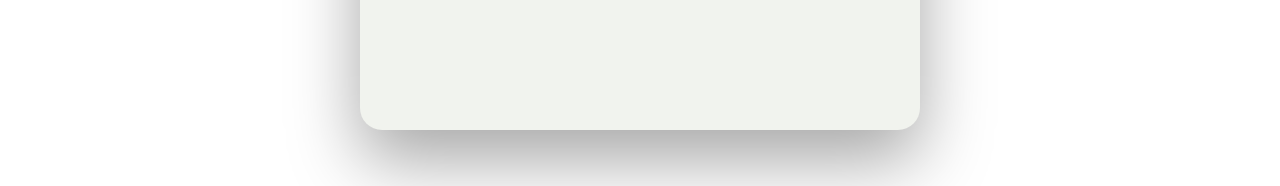
==== commit e98143ce: "Add files via upload" ====
--- a/forno-vivo-site/index.html
+++ b/forno-vivo-site/index.html
@@ -6,6 +6,11 @@
 <meta name="theme-color" content="#D8391F">
 <title>Forno Vivo — Peça sua pizza online</title>
 <meta name="description" content="Monte sua pizza, acompanhe o desenho mudar ao vivo e pague com Pix sem sair do site.">
+
+<!-- Favicon inline (sem arquivo externo): uma fatia simples na cor da marca.
+     Evita um pedido de rede a mais e o 404 de "favicon.ico ausente" que o
+     navegador faz sozinho quando nenhum favicon é declarado. -->
+<link rel="icon" href="data:image/svg+xml,%3Csvg xmlns='http://www.w3.org/2000/svg' viewBox='0 0 32 32'%3E%3Ccircle cx='16' cy='16' r='15' fill='%23D8391F'/%3E%3Ccircle cx='16' cy='16' r='10.5' fill='%23F4D06F'/%3E%3Ccircle cx='12' cy='13' r='1.6' fill='%23D8391F'/%3E%3Ccircle cx='19' cy='12.5' r='1.3' fill='%23D8391F'/%3E%3Ccircle cx='16' cy='19' r='1.5' fill='%23D8391F'/%3E%3Ccircle cx='21' cy='18' r='1.1' fill='%23D8391F'/%3E%3C/svg%3E">
 
 <!-- Fonte: títulos em Bricolage Grotesque, texto em DM Sans (Google Fonts) -->
 <link rel="preconnect" href="https://fonts.googleapis.com">
--- a/forno-vivo-site/css/style.css
+++ b/forno-vivo-site/css/style.css
@@ -5,15 +5,20 @@
      1. Tokens de design (cores, fontes) + suporte a modo escuro
      2. Reset básico e tipografia
      3. Cabeçalho / topo fixo
-     4. Tela de pré-cadastro (hero com foto + formulário)
      5. Construtor de pizza (etapas, painel, desenho da pizza)
-     6. Fotos de apoio (banners e miniaturas reais, não a pizza desenhada)
+     6. Selos sem foto (bebidas, confirmação) + 6B. Home/landing
+        (hero, destaques, como funciona, sobre — tudo sem nenhuma foto de
+        banco de imagens; o visual é sempre o desenho SVG da pizza)
      7. Barra inferior fixa (resumo + botão avançar)
      8. Carrinho
      9. Checkout / pagamento Pix / confirmação
      10. Diversos (toast, acessibilidade, impressão)
      11. RESPONSIVO — tablet e desktop (mobile-first: tudo acima já
          funciona em qualquer tela; aqui só ampliamos o layout)
+   Observação: não existe NENHUMA imagem/foto externa neste site — nem
+   local, nem de banco de imagens. Isso foi uma decisão deliberada (ver
+   catalog.js, seção 9) para o site carregar rápido, nunca mostrar uma
+   imagem quebrada e manter uma identidade visual 100% consistente.
    ========================================================================== */
 
 /* --------------------------------------------------------------------------
@@ -97,12 +102,6 @@
 .cartbtn{position:relative;width:40px;height:40px;border-radius:12px;border:1px solid var(--line);background:var(--surface);display:grid;place-items:center;padding:0}
 .cartbtn svg{width:20px;height:20px}
 .badge{position:absolute;top:-7px;right:-7px;min-width:20px;height:20px;padding:0 5px;border-radius:10px;background:var(--accent);color:var(--on-accent);font-size:12px;font-weight:700;display:grid;place-items:center}
-
-/* --------------------------------------------------------------------------
-   4. PIZZA EM DESTAQUE (desenho ao vivo usado no teaser da home)
-   -------------------------------------------------------------------------- */
-.hero-pz{width:min(58vw,230px);margin:0 auto}
-.hero-pz svg{width:100%;height:auto;display:block}
 
 /* --------------------------------------------------------------------------
    5. CONSTRUTOR DE PIZZA
@@ -133,6 +132,15 @@
 .grp h3{font-size:12px;letter-spacing:.08em;text-transform:uppercase;color:var(--muted);margin:0 0 8px;font-weight:600}
 .count{display:flex;justify-content:space-between;align-items:center;margin-top:16px;color:var(--muted);font-size:13.5px}
 
+/* Aviso de meio a meio (etapa Sabor): mostra os 2 sabores escolhidos
+   (ou um convite a escolher o segundo) acima da lista de sabores */
+.half-note{margin:0 0 12px;padding:10px 14px;border-radius:12px;background:color-mix(in srgb,var(--accent) 10%,var(--surface));font-size:13.5px}
+.half-note span{color:var(--muted);font-weight:400}
+.half-note.muted{background:var(--surface2);color:var(--muted)}
+/* Selinho "1ª"/"2ª" no cartão do sabor já escolhido, para o cliente
+   saber qual metade da pizza aquele sabor vai ocupar no desenho */
+.half-badge{flex:none;width:24px;height:24px;border-radius:50%;background:var(--accent);color:var(--on-accent);display:grid;place-items:center;font-size:11px;font-weight:700}
+
 /* Pizza em SVG: estado inicial de cada pedaço (escondido) e animação de
    entrada quando o ingrediente é marcado (classe .on aplicada via JS) */
 .pz-scale{transition:transform .5s cubic-bezier(.3,1.3,.5,1);transform-origin:0 0}
@@ -140,17 +148,14 @@
 .ing.on .pc{opacity:1;transform:none;transition:opacity .25s ease var(--d,0s),transform .45s cubic-bezier(.2,1.5,.4,1) var(--d,0s)}
 
 /* --------------------------------------------------------------------------
-   6. FOTOS DE APOIO (imagens reais — banners, categorias, miniaturas)
-   -------------------------------------------------------------------------- */
-.hero-img{width:100%;height:100%;object-fit:cover}
-.hero-fade{position:absolute;inset:0;background:linear-gradient(180deg,rgba(0,0,0,.05) 0%,var(--bg) 96%)}
-.panel-photo{margin:0 0 16px;border-radius:16px;overflow:hidden;background:var(--surface)}
-.panel-img{width:100%;aspect-ratio:16/10;object-fit:cover}
-.panel-photo figcaption{padding:10px 12px;font-size:12.5px;color:var(--muted)}
+   6. SELOS SEM FOTO (bebidas no carrinho, confirmação de pedido)
+   -------------------------------------------------------------------------- */
 .drinks-row{display:flex;gap:12px;align-items:flex-start}
-.drinks-img{width:68px;height:68px;border-radius:14px;object-fit:cover;flex:none;margin-top:2px}
+.drinks-icon{width:50px;height:50px;border-radius:14px;flex:none;margin-top:2px;background:color-mix(in srgb,var(--accent) 14%,var(--surface));display:grid;place-items:center;color:var(--accent)}
+.drinks-icon svg{width:24px;height:24px}
 .drinks-list{flex:1;min-width:0}
-.done-photo{position:relative;margin-inline:-16px;aspect-ratio:16/8;overflow:hidden;border-radius:0 0 22px 22px}
+.done-check{width:72px;height:72px;margin:4px auto 0}
+.done-check svg{width:100%;height:100%;display:block}
 
 /* --------------------------------------------------------------------------
    6B. HOME / LANDING (seções da página inicial, antes do pré-cadastro)
@@ -161,13 +166,21 @@
 .subnav a{flex:none;color:var(--muted);text-decoration:none;font-weight:600;font-size:13px;white-space:nowrap}
 .subnav a.subnav-cta{color:var(--accent)}
 
-/* Hero cheio de personalidade: foto de fundo + título grande por cima */
-.hero2{position:relative;margin-inline:-16px;min-height:62vw;max-height:460px;overflow:hidden;border-radius:0 0 26px 26px;display:flex;align-items:flex-end}
-.hero2-img{position:absolute;inset:0;width:100%;height:100%;object-fit:cover}
-.hero2-overlay{position:relative;z-index:1;padding:20px 20px 26px;width:100%;background:linear-gradient(0deg,rgba(10,6,2,.86) 0%,rgba(10,6,2,.42) 55%,rgba(10,6,2,0) 100%)}
+/* Hero SEM FOTO DE BANCO: bloco de cor forte da marca com a pizza
+   desenhada ao vivo como visual principal — mais rápido, mais honesto
+   (é o produto de verdade) e nunca "quebra" por falha de rede. */
+.hero2{position:relative;margin-inline:-16px;overflow:hidden;border-radius:0 0 26px 26px;padding:30px 22px 32px;display:grid;gap:18px;justify-items:center;text-align:center;color:#fff;
+  background:
+    radial-gradient(120% 90% at 18% -12%, color-mix(in srgb,var(--accent) 60%,transparent) 0%, transparent 62%),
+    linear-gradient(168deg,#241509 0%,#120a05 70%);}
+.hero2-pizza{width:min(54vw,208px)}
+.hero2-pizza svg{width:100%;height:auto;display:block;filter:drop-shadow(0 16px 26px rgba(0,0,0,.5))}
+.hero2-content{display:grid;gap:10px;justify-items:center;max-width:42ch}
 .eyebrow-light{color:rgba(255,255,255,.82)}
-.hero2-title{font-family:var(--display);font-weight:800;letter-spacing:-.03em;font-size:clamp(28px,8vw,42px);line-height:1.04;color:#fff;margin:4px 0 16px;text-wrap:balance}
-.hero2-cta{display:inline-flex;text-decoration:none}
+.eyebrow-light svg{color:var(--accent-d)!important}
+.hero2-title{font-family:var(--display);font-weight:800;letter-spacing:-.03em;font-size:clamp(26px,7.4vw,38px);line-height:1.05;color:#fff;margin:0;text-wrap:balance}
+.hero2-sub{margin:0;color:rgba(255,255,255,.76);font-size:14.5px;text-wrap:pretty}
+.hero2-cta{display:inline-flex;text-decoration:none;margin-top:6px}
 
 /* Seções genéricas da home: espaçamento consistente entre blocos */
 .section{padding-block:34px 4px}
@@ -175,14 +188,12 @@
 .section .eyebrow{display:flex;align-items:center;gap:6px}
 .section .eyebrow svg{width:14px;height:14px;color:var(--accent)}
 
-/* Teaser do construtor (pizza desenhada + texto, lado a lado em telas largas) */
-.teaser{display:grid;gap:16px;align-items:center}
-.teaser .hero-pz{width:min(46vw,190px);margin:0 auto}
-
-/* Grade de sabores em destaque */
+/* Grade de sabores em destaque: cada cartão mostra o MESMO desenho ao
+   vivo da pizza (em miniatura, parado), nunca uma foto de banco */
 .flavor-grid{display:grid;grid-template-columns:repeat(3,1fr);gap:10px;margin-top:14px}
 .flavor-card{margin:0;border-radius:14px;overflow:hidden;background:var(--surface);border:1px solid var(--line)}
-.flavor-img{width:100%;aspect-ratio:1;object-fit:cover}
+.flavor-mini{aspect-ratio:1;background:var(--board);display:grid;place-items:center;padding:6px}
+.flavor-mini svg{width:92%;height:92%}
 .flavor-card figcaption{padding:8px 9px 10px;display:grid;gap:2px}
 .flavor-card b{font-size:12.5px;line-height:1.2}
 .flavor-card span{font-size:11px;color:var(--muted);display:block;overflow:hidden;text-overflow:ellipsis;white-space:nowrap}
@@ -196,9 +207,14 @@
 .how-steps b{font-weight:700}
 .how-steps span{color:color-mix(in srgb,var(--bg) 70%,transparent);font-size:13.5px;grid-column:2}
 
-/* Sobre a pizzaria */
-.about{display:grid;gap:16px}
-.about-img{width:100%;aspect-ratio:16/10;object-fit:cover;border-radius:16px}
+/* Sobre a pizzaria: sem foto — texto + uma pequena "ficha técnica" com
+   ícones (forno, prazo de entrega, horário), em vez de imagem */
+.about{display:grid;gap:22px}
+.about-facts{margin:0;display:grid;gap:12px}
+.about-facts > div{display:flex;align-items:center;gap:12px;background:var(--surface);border:1px solid var(--line);border-radius:14px;padding:12px 14px}
+.about-facts svg{width:22px;height:22px;flex:none;color:var(--accent)}
+.about-facts dt{font-size:11.5px;letter-spacing:.06em;text-transform:uppercase;color:var(--muted);font-weight:600}
+.about-facts dd{margin:2px 0 0;font-weight:600}
 
 /* Rodapé */
 .site-footer{margin-top:40px;padding:26px 0 120px;border-top:1px solid var(--line);display:grid;gap:14px}
@@ -306,12 +322,12 @@
 @media (min-width: 760px) {
   body{
     min-height:100vh;
-    /* Fundo decorativo atrás do "cartão" do site em telas largas. Usa a
-       MESMA foto configurada em PHOTOS.hero (catalog.js) — se trocar o
-       ID da foto lá, troque aqui também para os dois ficarem iguais. */
+    /* Fundo decorativo atrás do "cartão" do site em telas largas: um
+       degradê nas cores da marca — sem foto nenhuma, de propósito (ver
+       catalog.js, seção 9), então nunca depende de uma imagem carregar. */
     background:
-      linear-gradient(180deg,rgba(10,8,4,.55),rgba(10,8,4,.72)),
-      url('https://images.unsplash.com/photo-1717883235373-ef10b2a745a3?auto=format&fit=crop&w=1600&q=55') center/cover fixed;
+      radial-gradient(120% 90% at 50% -10%, color-mix(in srgb,var(--accent) 35%,transparent) 0%, transparent 60%),
+      linear-gradient(165deg,#241509 0%,#120a05 100%) fixed;
   }
   .app{
     max-width:560px;margin:32px auto 56px;background:var(--bg);
@@ -320,16 +336,15 @@
   }
   .top{border-radius:var(--radius-card) var(--radius-card) 0 0}
   .bar{position:absolute}
-  .done-photo,.hero2,.band{margin-inline:-16px;border-radius:0}
+  .hero2,.band{margin-inline:-16px;border-radius:0}
   .stage{top:var(--hdr)}
-  .teaser{grid-template-columns:150px 1fr;text-align:left}
-  .about{grid-template-columns:1fr 1fr;align-items:center}
+  .about{grid-template-columns:1.3fr 1fr;align-items:center}
 }
 
 /* --------------------------------------------------------------------------
    12. IMPRESSÃO (útil para a ficha da cozinha, ver tela "Pedido confirmado")
    -------------------------------------------------------------------------- */
 @media print {
-  .top,.bar,.toast,.done-photo,form,.btn{display:none!important}
+  .top,.bar,.toast,form,.btn{display:none!important}
   body,.app{background:#fff;box-shadow:none;max-width:none}
 }
